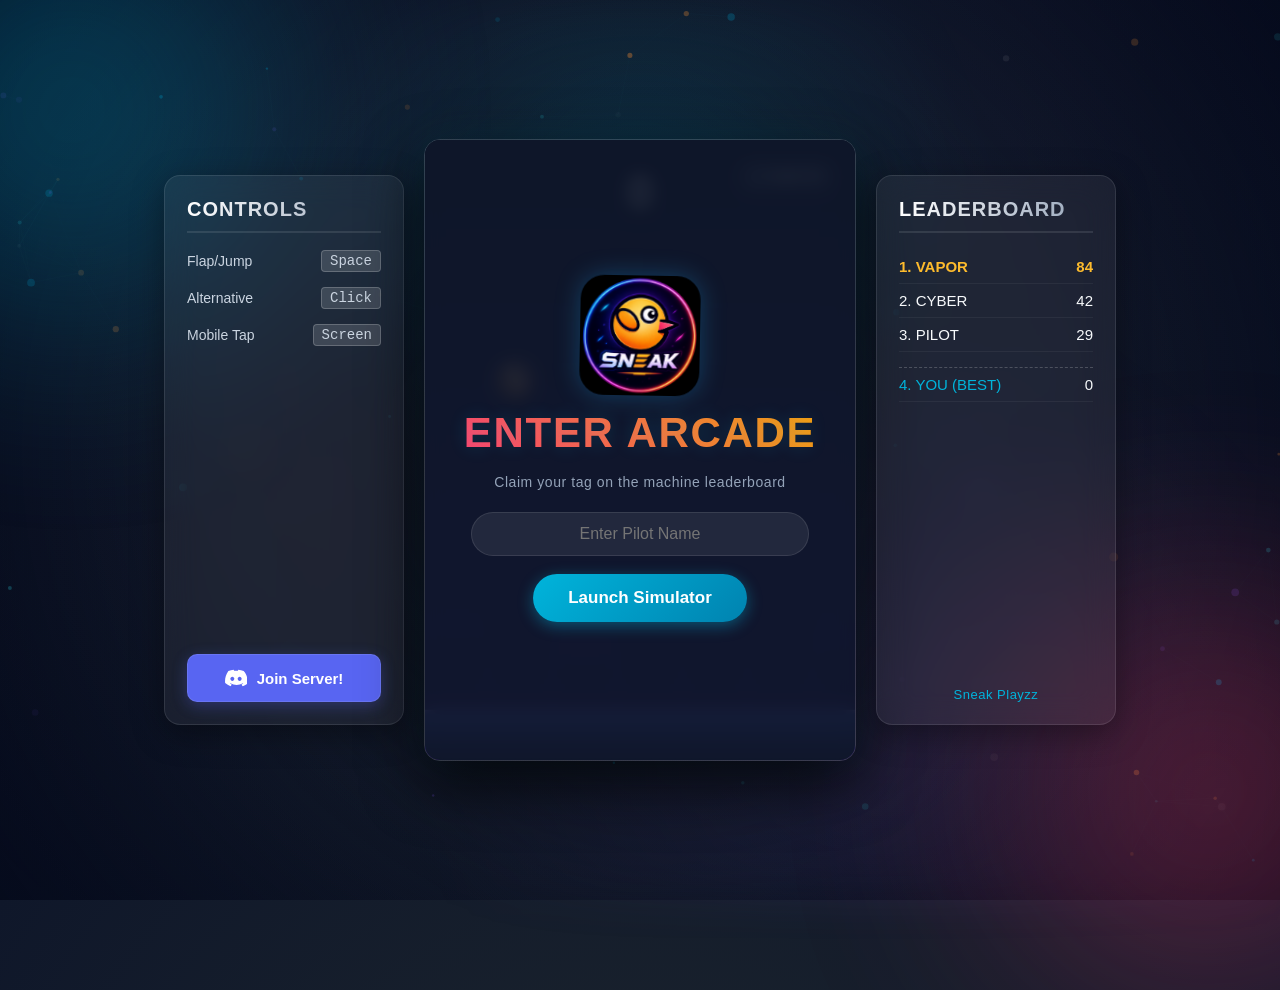
==== index.html @ 42dae25a "Initial site upload" ====
<!DOCTYPE html>
<html lang="en">
<head>
    <meta charset="UTF-8">
    <meta http-equiv="refresh" content="0; url=flappybird.html">
    <meta name="viewport" content="width=device-width, initial-scale=1.0">
    <title>Flappy Bird - Deluxe Synth Edition</title>
</head>
<body>
    <p>Redirecting to the game page...</p>
</body>
</html>
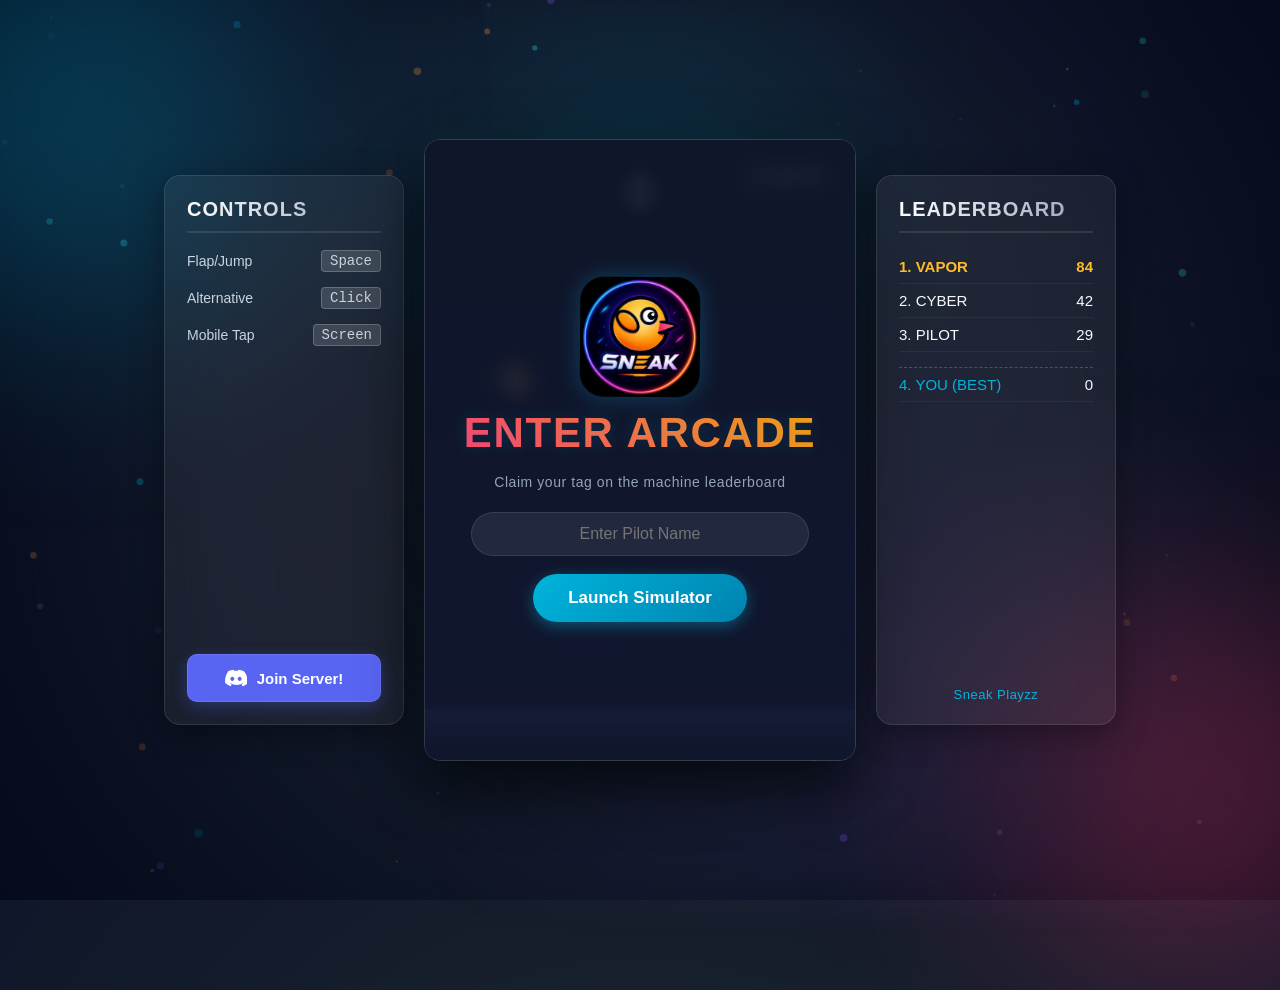
==== commit d2e60c82: "Prepare site for GitHub Pages" ====
--- a/index.html
+++ b/index.html
@@ -2,8 +2,10 @@
 <html lang="en">
 <head>
     <meta charset="UTF-8">
-    <meta http-equiv="refresh" content="0; url=flappybird.html">
+    <meta http-equiv="refresh" content="0; url=./flappybird.html">
     <meta name="viewport" content="width=device-width, initial-scale=1.0">
+    <link rel="icon" type="image/png" sizes="32x32" href="./assets/favicon.png">
+    <link rel="shortcut icon" href="./favicon.ico">
     <title>Flappy Bird - Deluxe Synth Edition</title>
 </head>
 <body>
